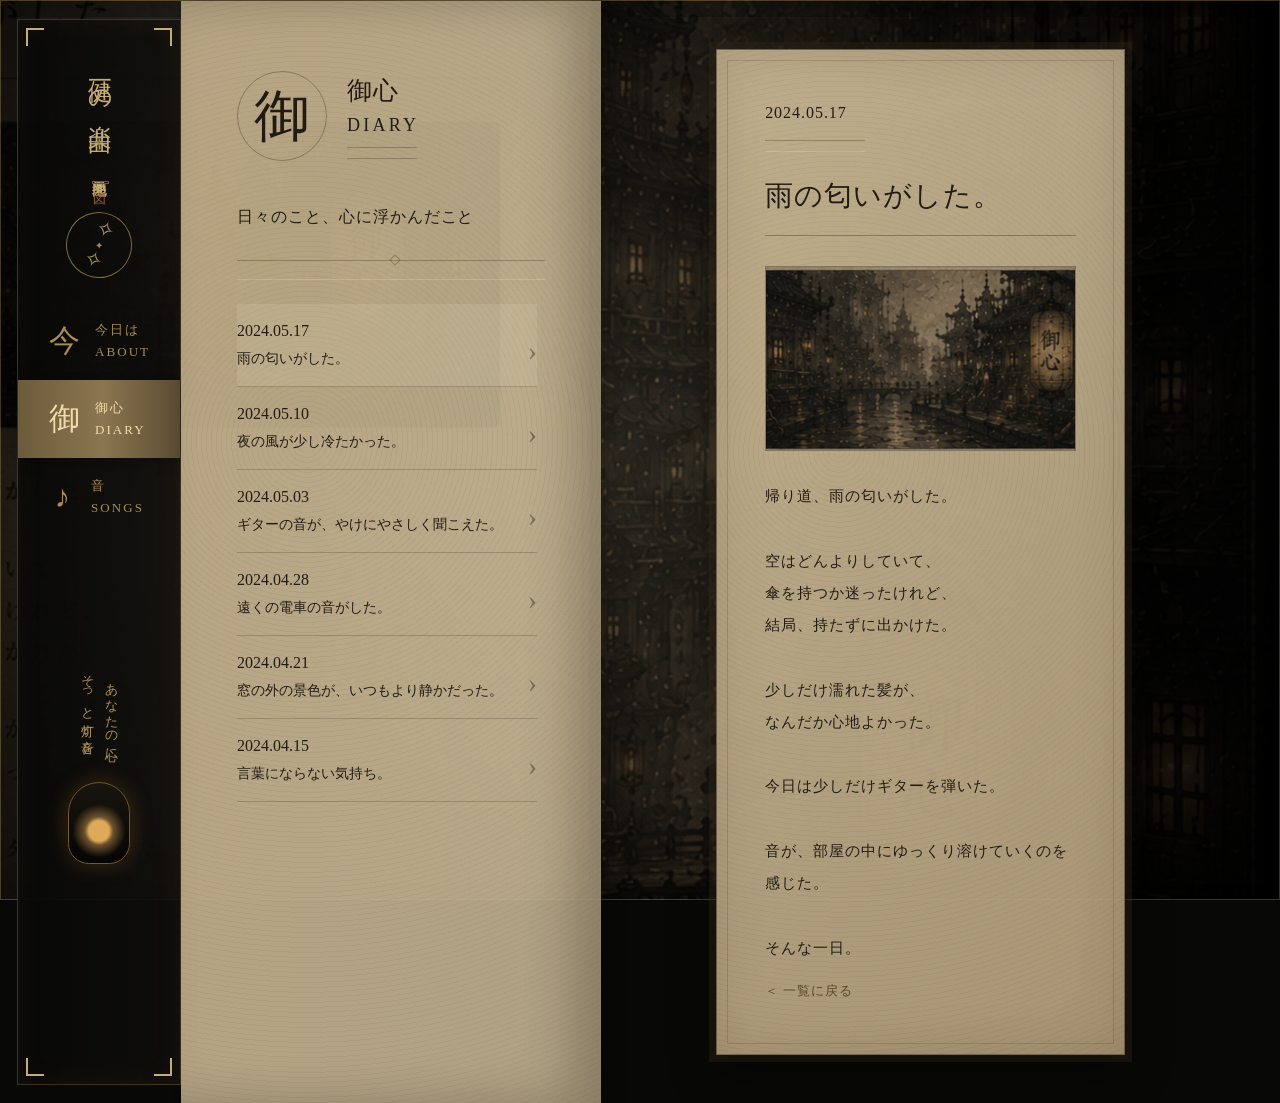
==== diary.html @ 8594100e "Add files via upload" ====
<!doctype html>
<html lang="ja">
<head>
  <meta charset="utf-8">
  <meta name="viewport" content="width=device-width, initial-scale=1">
  <title>健一の楽曲 | 御心</title>
  <link rel="stylesheet" href="style.css">
</head>
<body>
  <div class="site-frame">
    <aside class="sidebar">
      <div class="orn orn-tl"></div><div class="orn orn-tr"></div><div class="orn orn-bl"></div><div class="orn orn-br"></div>
      <h1 class="brand">健一の楽曲</h1>
      <div class="plus">＋</div>
      <div class="map-name">奥界地図 <span>図</span></div>
      <div class="compass">✧<span>✦</span>✧</div>
      <nav class="nav">
        <a href="#about"><b>今</b><em>今日は<br>ABOUT</em></a>
        <a class="active" href="#diary"><b>御</b><em>御心<br>DIARY</em></a>
        <a href="#songs"><b>♪</b><em>音<br>SONGS</em></a>
      </nav>
      <p class="side-poem">あなたの心に<br>そっと灯す音を。</p>
      <div class="lantern"></div>
    </aside>

    <main class="main">
      <section class="list-panel">
        <header class="page-head">
          <div class="seal">御</div>
          <div>
            <p class="jp-title">御心</p>
            <p class="en-title">DIARY</p>
            <i class="mini-line"></i>
          </div>
        </header>
        <p class="lead">日々のこと、心に浮かんだこと</p>
        <div class="long-line"><span></span></div>
        <div id="diaryList" class="diary-list"></div>
      </section>

      <section class="detail-wrap">
        <article id="diaryDetail" class="paper detail-card"></article>
      </section>
    </main>
  </div>

  <script src="script.js"></script>
</body>
</html>
---- style.css ----
@charset "utf-8";
:root{
  --ink:#211b14; --gold:#b99a5a; --paper:#b7a484; --paper2:#c8b895; --line:rgba(40,31,20,.28);
}
*{box-sizing:border-box} html,body{height:100%;} body{margin:0;color:var(--ink);font-family:"Yu Mincho","Hiragino Mincho ProN","Times New Roman",serif;background:#080807;letter-spacing:.06em;overflow:hidden;}
body:before{content:"";position:fixed;inset:0;background:url("assets/right-background.jpg") center/cover no-repeat;filter:sepia(.25) contrast(.95) brightness(.72);z-index:-3}body:after{content:"";position:fixed;inset:0;background:radial-gradient(circle at 48% 50%,rgba(221,201,158,.1),rgba(0,0,0,.55) 64%,rgba(0,0,0,.86)),linear-gradient(90deg,rgba(0,0,0,.15),rgba(0,0,0,.05) 52%,rgba(0,0,0,.32));z-index:-2}
.site-frame{height:100vh;width:100vw;display:grid;grid-template-columns:180px minmax(850px,1fr);border:1px solid rgba(184,150,84,.35);box-shadow:inset 0 0 0 16px rgba(0,0,0,.18);}
.sidebar{position:relative;margin:18px 0 18px 16px;border:1px solid rgba(185,154,90,.28);background:linear-gradient(90deg,rgba(8,8,7,.95),rgba(16,15,13,.88));color:#c7ad75;text-align:center;padding:42px 0 24px;box-shadow:inset 0 0 28px rgba(187,145,70,.07)}
.orn{position:absolute;width:18px;height:18px;border-color:#8d713b}.orn-tl{left:8px;top:8px;border-left:2px solid;border-top:2px solid}.orn-tr{right:8px;top:8px;border-right:2px solid;border-top:2px solid}.orn-bl{left:8px;bottom:8px;border-left:2px solid;border-bottom:2px solid}.orn-br{right:8px;bottom:8px;border-right:2px solid;border-bottom:2px solid}
.brand{writing-mode:vertical-rl;margin:0 auto;font-size:24px;font-weight:400;line-height:1.8;letter-spacing:.23em}.plus{margin:15px 0;color:#866b37}.map-name{writing-mode:vertical-rl;margin:0 auto 28px;font-size:15px;line-height:1.8}.map-name span{border:1px solid #7c5328;color:#9d5e38;font-size:13px;margin-top:5px}.compass{width:66px;height:66px;margin:0 auto 24px;border:1px solid #7f6a3d;border-radius:50%;display:grid;place-items:center;font-size:22px;color:#a98d55;transform:rotate(22deg)}.compass span{position:absolute;transform:rotate(-22deg);font-size:10px}
.nav{margin-top:8px}.nav a{height:78px;display:flex;align-items:center;gap:14px;padding-left:31px;color:#a98d55;text-decoration:none;border-top:1px solid transparent;border-bottom:1px solid transparent}.nav a.active{background:linear-gradient(90deg,#6c5b3b,#8a7650 52%,#5b4b32);color:#f1dca9;box-shadow:0 0 16px rgba(0,0,0,.35)}.nav b{font-size:31px;font-weight:400;min-width:28px}.nav em{font-style:normal;text-align:left;font-size:13px;line-height:1.7;letter-spacing:.16em}.side-poem{writing-mode:vertical-rl;margin:130px auto 20px;font-size:13px;line-height:1.9;color:#ad925b}.lantern{width:62px;height:82px;margin:0 auto;background:radial-gradient(circle at 50% 60%,#dfa95a 0 18%,rgba(223,169,90,.45) 25%,transparent 47%),linear-gradient(#19150f,#050504);border:1px solid #71562e;border-radius:33px 33px 22px 22px;box-shadow:0 0 22px rgba(221,151,61,.22)}
.main{display:grid;grid-template-columns:420px 1fr;height:100%;min-width:0}.list-panel{position:relative;height:100%;padding:70px 56px 40px;background:linear-gradient(90deg,rgba(192,174,140,.94),rgba(199,183,149,.88));box-shadow:inset -30px 0 45px rgba(31,23,16,.25),8px 0 18px rgba(0,0,0,.22);overflow:hidden}.list-panel:before,.paper:before{content:"";position:absolute;inset:0;background:radial-gradient(circle at 20% 20%,rgba(255,247,220,.22),transparent 34%),repeating-radial-gradient(circle at 30% 40%,rgba(80,62,39,.05) 0 1px,transparent 1px 5px);mix-blend-mode:multiply;pointer-events:none}.page-head{display:flex;align-items:center;gap:20px}.seal{width:90px;height:90px;border:1px solid rgba(44,35,24,.34);border-radius:50%;display:grid;place-items:center;font-size:56px;line-height:1}.jp-title{font-size:25px;margin:0 0 8px}.en-title{font-size:18px;margin:0;letter-spacing:.18em}.mini-line{display:block;width:70px;height:12px;margin-top:11px;border-top:1px solid var(--line);border-bottom:1px solid var(--line)}.lead{margin:46px 0 32px;font-size:16px}.long-line{height:20px;border-top:1px solid var(--line);border-bottom:1px solid rgba(255,255,255,.18);position:relative}.long-line span{position:absolute;left:50%;top:-5px;width:8px;height:8px;border:1px solid var(--line);transform:rotate(45deg)}.diary-list{margin-top:24px;height:calc(100vh - 300px);overflow:auto;padding-right:8px}.diary-list::-webkit-scrollbar{width:4px}.diary-list::-webkit-scrollbar-thumb{background:rgba(48,38,24,.28)}.diary-item{position:relative;width:100%;padding:18px 28px 18px 0;text-align:left;background:transparent;border:0;border-bottom:1px solid rgba(54,42,27,.23);font:inherit;color:var(--ink);cursor:pointer}.diary-item:before{content:"✧";position:absolute;left:-28px;top:24px;color:rgba(68,51,31,.45);font-size:12px}.diary-item:after{content:"›";position:absolute;right:0;top:31px;font-size:28px;color:rgba(40,31,20,.43)}.diary-item time{display:block;font-size:16px;margin-bottom:10px}.diary-item span{display:block;font-size:14px;white-space:nowrap;overflow:hidden;text-overflow:ellipsis}.diary-item.active{background:rgba(255,248,220,.10)}
.detail-wrap{position:relative;display:flex;align-items:center;justify-content:center;padding:48px 8vw 48px 5vw}.paper{position:relative;width:min(520px,80%);min-height:705px;padding:54px 48px;background:linear-gradient(135deg,rgba(200,184,151,.94),rgba(181,161,125,.92));border:1px solid rgba(44,33,21,.5);box-shadow:0 0 0 7px rgba(56,43,27,.33),0 20px 42px rgba(0,0,0,.45),inset 0 0 50px rgba(70,50,31,.18)}.paper:after{content:"";position:absolute;inset:10px;border:1px solid rgba(81,62,37,.22);pointer-events:none}.detail-date{font-size:16px;margin:0 0 18px}.detail-line{width:100px;height:12px;border-top:1px solid var(--line);border-bottom:1px solid rgba(255,255,255,.18);margin-bottom:25px}.detail-title{font-size:28px;font-weight:400;margin:0 0 22px;padding-bottom:20px;border-bottom:1px solid rgba(45,35,23,.35)}.detail-image{width:100%;height:185px;object-fit:cover;margin:8px 0 25px;border:1px solid rgba(35,27,18,.36);filter:sepia(.18) contrast(.94) brightness(.88)}.detail-body{font-size:15px;line-height:2.15;white-space:pre-wrap}.backlink{display:inline-block;margin-top:18px;color:#5a482e;text-decoration:none;font-size:13px}
@media(max-width:1050px){body{overflow:auto}.site-frame{height:auto;min-height:100vh;grid-template-columns:120px 1fr}.main{grid-template-columns:1fr}.detail-wrap{padding:30px}.paper{width:min(620px,100%)}.sidebar{margin-left:10px}.brand{font-size:18px}.nav a{padding-left:18px}.nav em{font-size:11px}.list-panel{min-height:560px}.diary-list{height:auto;max-height:520px}}
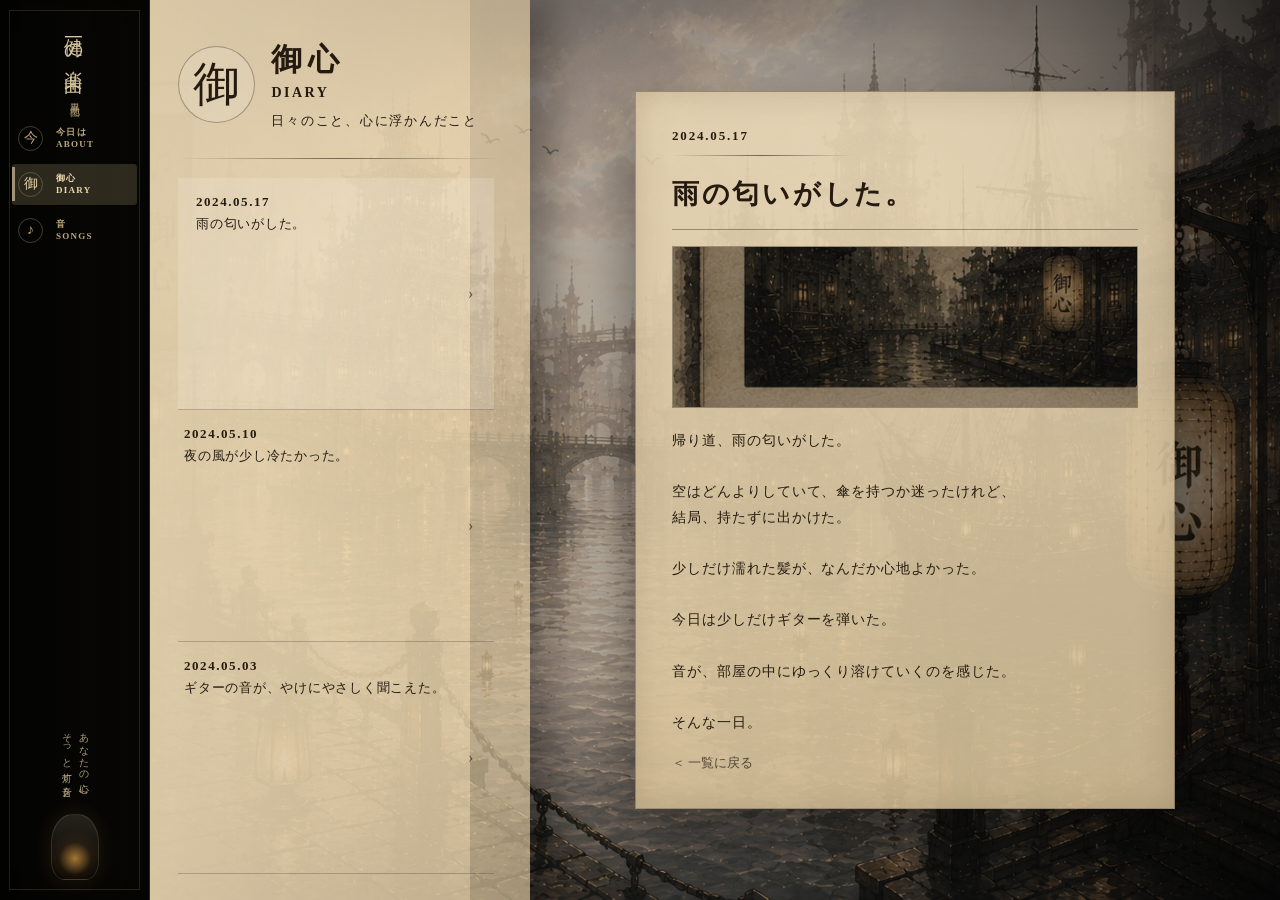
==== commit 0fa138ca: "Add files via upload" ====
--- a/diary.html
+++ b/diary.html
@@ -1,49 +1,61 @@
 <!doctype html>
 <html lang="ja">
 <head>
-  <meta charset="utf-8">
-  <meta name="viewport" content="width=device-width, initial-scale=1">
-  <title>健一の楽曲 | 御心</title>
-  <link rel="stylesheet" href="style.css">
+  <meta charset="utf-8" />
+  <meta name="viewport" content="width=device-width, initial-scale=1" />
+  <title>御心 | DIARY</title>
+  <link rel="preconnect" href="https://fonts.googleapis.com">
+  <link rel="preconnect" href="https://fonts.gstatic.com" crossorigin>
+  <link href="https://fonts.googleapis.com/css2?family=Cinzel:wght@400;600&family=Noto+Serif+JP:wght@400;600;700&display=swap" rel="stylesheet">
+  <link rel="stylesheet" href="./diary.css" />
+  <link rel="stylesheet" href="./common.css" />
 </head>
 <body>
-  <div class="site-frame">
-    <aside class="sidebar">
-      <div class="orn orn-tl"></div><div class="orn orn-tr"></div><div class="orn orn-bl"></div><div class="orn orn-br"></div>
-      <h1 class="brand">健一の楽曲</h1>
-      <div class="plus">＋</div>
-      <div class="map-name">奥界地図 <span>図</span></div>
-      <div class="compass">✧<span>✦</span>✧</div>
-      <nav class="nav">
-        <a href="#about"><b>今</b><em>今日は<br>ABOUT</em></a>
-        <a class="active" href="#diary"><b>御</b><em>御心<br>DIARY</em></a>
-        <a href="#songs"><b>♪</b><em>音<br>SONGS</em></a>
+  <main class="diary-site">
+    <aside class="page-sidebar">
+      <a class="page-brand" href="./index.html" aria-label="トップページへ">
+        <span>健一の楽曲</span>
+        <small>＋ 異界地図</small>
+      </a>
+
+      <nav class="page-nav" aria-label="メインメニュー">
+        <a href="./about.html"><span>今</span><small>今日は<br>ABOUT</small></a>
+        <a class="active" href="./diary.html"><span>御</span><small>御心<br>DIARY</small></a>
+        <a href="./songs.html"><span>♪</span><small>音<br>SONGS</small></a>
       </nav>
-      <p class="side-poem">あなたの心に<br>そっと灯す音を。</p>
-      <div class="lantern"></div>
+
+      <p class="page-copy">あなたの心に、<br>そっと灯す音を。</p>
+      <div class="page-lantern" aria-hidden="true"></div>
     </aside>
 
-    <main class="main">
-      <section class="list-panel">
-        <header class="page-head">
-          <div class="seal">御</div>
-          <div>
-            <p class="jp-title">御心</p>
-            <p class="en-title">DIARY</p>
-            <i class="mini-line"></i>
-          </div>
-        </header>
-        <p class="lead">日々のこと、心に浮かんだこと</p>
-        <div class="long-line"><span></span></div>
-        <div id="diaryList" class="diary-list"></div>
-      </section>
+    <section class="diary-index">
+      <header class="diary-title">
+        <div class="seal">御</div>
+        <div>
+          <h1>御心</h1>
+          <p class="en">DIARY</p>
+          <p class="lead">日々のこと、心に浮かんだこと</p>
+        </div>
+      </header>
 
-      <section class="detail-wrap">
-        <article id="diaryDetail" class="paper detail-card"></article>
-      </section>
-    </main>
-  </div>
+      <div class="divider"></div>
+      <div id="entryList" class="entry-list" aria-label="日記一覧"></div>
+    </section>
 
-  <script src="script.js"></script>
+    <section class="diary-article" aria-live="polite">
+      <article class="paper-card" id="article">
+        <p class="article-date" id="articleDate"></p>
+        <div class="mini-divider"></div>
+        <h2 id="articleTitle">読み込み中...</h2>
+        <div class="article-image-wrap" id="articleImageWrap" hidden>
+          <img id="articleImage" alt="" />
+        </div>
+        <div class="article-body" id="articleBody"></div>
+        <a class="back-link" href="#list">＜ 一覧に戻る</a>
+      </article>
+    </section>
+  </main>
+
+  <script src="./diary.js"></script>
 </body>
 </html>
--- a/diary.css
+++ b/diary.css
@@ -0,0 +1,304 @@
+:root {
+  --ink: #241a10;
+  --dark: #070706;
+  --gold: #bca77d;
+  --gold-soft: #d8c79d;
+  --paper: rgba(218, 198, 160, .84);
+  --paper-strong: rgba(232, 214, 180, .9);
+  --line: rgba(73, 52, 32, .28);
+}
+
+* { box-sizing: border-box; }
+html { scroll-behavior: smooth; }
+body {
+  margin: 0;
+  min-height: 100vh;
+  color: var(--ink);
+  background: #090806;
+  font-family: "Noto Serif JP", serif;
+  overflow-x: hidden;
+}
+
+.diary-site {
+  min-height: 100vh;
+  display: grid;
+  grid-template-columns: 170px minmax(330px, 430px) 1fr;
+  background-image:
+    linear-gradient(90deg, rgba(0,0,0,.92) 0 170px, rgba(235,216,180,.58) 170px 520px, rgba(0,0,0,.28) 520px),
+    radial-gradient(circle at 55% 50%, rgba(232,214,180,.18), transparent 38%),
+    url("./assets/diary-bg.png");
+  background-size: auto, auto, cover;
+  background-position: center;
+}
+
+.diary-site::after {
+  content: "";
+  position: fixed;
+  inset: 0;
+  pointer-events: none;
+  background:
+    radial-gradient(circle, transparent 48%, rgba(0,0,0,.75) 100%),
+    linear-gradient(rgba(255,255,255,.025) 1px, transparent 1px),
+    linear-gradient(90deg, rgba(255,255,255,.018) 1px, transparent 1px);
+  background-size: auto, 5px 5px, 5px 5px;
+  mix-blend-mode: multiply;
+}
+
+.diary-sidebar {
+  position: relative;
+  z-index: 2;
+  min-height: 100vh;
+  padding: 28px 16px;
+  color: var(--gold-soft);
+  border-right: 1px solid rgba(188,167,125,.22);
+  background: linear-gradient(90deg, rgba(3,3,2,.96), rgba(13,12,9,.86));
+  display: flex;
+  flex-direction: column;
+  align-items: center;
+}
+.vertical-brand {
+  writing-mode: vertical-rl;
+  text-orientation: upright;
+  color: var(--gold-soft);
+  text-decoration: none;
+  letter-spacing: .2em;
+  font-size: 23px;
+  line-height: 1.7;
+  margin-bottom: 40px;
+}
+.diary-nav { width: 100%; display: grid; gap: 10px; }
+.diary-nav a {
+  text-decoration: none;
+  color: var(--gold);
+  display: grid;
+  grid-template-columns: 42px 1fr;
+  align-items: center;
+  gap: 10px;
+  padding: 13px 10px;
+  border-radius: 4px;
+  transition: background .25s ease, color .25s ease;
+}
+.diary-nav a.active,
+.diary-nav a:hover { background: rgba(188,167,125,.22); color: #ead8ad; }
+.diary-nav span {
+  width: 34px;
+  height: 34px;
+  display: grid;
+  place-items: center;
+  border: 1px solid rgba(188,167,125,.34);
+  border-radius: 50%;
+  font-size: 18px;
+}
+.diary-nav small {
+  font: 600 11px/1.5 "Cinzel", "Noto Serif JP", serif;
+  letter-spacing: .14em;
+}
+.side-copy {
+  margin-top: auto;
+  writing-mode: vertical-rl;
+  letter-spacing: .2em;
+  line-height: 1.9;
+  color: rgba(216,199,157,.78);
+  font-size: 13px;
+}
+
+.diary-index {
+  position: relative;
+  z-index: 1;
+  min-height: 100vh;
+  padding: 58px 38px 42px;
+  background:
+    linear-gradient(90deg, rgba(229,210,174,.9), rgba(222,200,160,.66)),
+    radial-gradient(circle at 30% 15%, rgba(255,255,255,.25), transparent 30%);
+  box-shadow: 22px 0 36px rgba(0,0,0,.34);
+}
+.diary-title { display: flex; align-items: center; gap: 22px; }
+.seal {
+  width: 94px;
+  aspect-ratio: 1;
+  border-radius: 50%;
+  border: 1px solid rgba(36,26,16,.34);
+  display: grid;
+  place-items: center;
+  font-size: 52px;
+  background: rgba(255,255,255,.13);
+}
+h1 { margin: 0; font-size: 34px; letter-spacing: .18em; }
+.en { margin: 4px 0 22px; font: 600 17px "Cinzel", serif; letter-spacing: .18em; }
+.lead { margin: 0; letter-spacing: .18em; font-size: 14px; }
+.divider,
+.mini-divider {
+  height: 1px;
+  background: linear-gradient(90deg, transparent, rgba(36,26,16,.58), transparent);
+}
+.divider { margin: 36px 0 28px; }
+.mini-divider { margin: 14px 0 28px; max-width: 180px; }
+.entry-list { display: grid; gap: 0; }
+.entry-button {
+  width: 100%;
+  border: 0;
+  border-bottom: 1px solid var(--line);
+  background: transparent;
+  color: var(--ink);
+  font: inherit;
+  text-align: left;
+  padding: 20px 8px;
+  cursor: pointer;
+  display: grid;
+  grid-template-columns: 1fr 20px;
+  gap: 10px;
+  transition: background .25s ease, padding-left .25s ease;
+}
+.entry-button:hover,
+.entry-button.active { background: rgba(255,255,255,.15); padding-left: 18px; }
+.entry-date { display: block; font: 600 15px "Cinzel", serif; letter-spacing: .12em; margin-bottom: 8px; }
+.entry-title { display: block; line-height: 1.7; letter-spacing: .06em; }
+.entry-arrow { align-self: center; opacity: .65; }
+
+.diary-article {
+  position: relative;
+  z-index: 1;
+  min-height: 100vh;
+  display: grid;
+  place-items: center;
+  padding: 44px clamp(26px, 5vw, 80px);
+}
+.paper-card {
+  width: min(620px, 100%);
+  min-height: 620px;
+  padding: clamp(30px, 4vw, 54px);
+  color: var(--ink);
+  background:
+    linear-gradient(rgba(232,214,180,.87), rgba(220,198,157,.87)),
+    radial-gradient(circle at 50% 20%, rgba(255,255,255,.22), transparent 38%);
+  border: 1px solid rgba(58,42,26,.38);
+  box-shadow: 0 24px 60px rgba(0,0,0,.5), inset 0 0 34px rgba(76,55,34,.18);
+}
+.article-date { margin: 0; font: 600 15px "Cinzel", serif; letter-spacing: .14em; }
+.paper-card h2 {
+  margin: 0 0 22px;
+  font-size: clamp(25px, 3vw, 34px);
+  font-weight: 600;
+  letter-spacing: .1em;
+  line-height: 1.5;
+  border-bottom: 1px solid rgba(36,26,16,.38);
+  padding-bottom: 18px;
+}
+.article-image-wrap { margin: 24px 0; }
+.article-image-wrap img {
+  width: 100%;
+  max-height: 240px;
+  object-fit: cover;
+  border: 1px solid rgba(36,26,16,.35);
+  filter: sepia(.2) contrast(.95) brightness(.82);
+}
+.article-body { line-height: 2.25; letter-spacing: .08em; font-size: 15px; white-space: pre-wrap; }
+.back-link { display: inline-block; margin-top: 30px; color: rgba(36,26,16,.72); text-decoration: none; }
+.back-link:hover { text-decoration: underline; }
+
+@media (max-width: 980px) {
+  .diary-site { grid-template-columns: 1fr; }
+  .diary-sidebar {
+    min-height: auto;
+    padding: 12px 16px;
+    flex-direction: row;
+    justify-content: space-between;
+  }
+  .vertical-brand { writing-mode: horizontal-tb; margin: 0; font-size: 20px; }
+  .diary-nav { width: auto; grid-auto-flow: column; }
+  .diary-nav a { grid-template-columns: 30px; padding: 8px; }
+  .diary-nav small, .side-copy { display: none; }
+  .diary-index { min-height: auto; padding: 34px 24px; }
+  .diary-article { min-height: auto; padding: 28px 18px 44px; }
+}
+
+@media (max-width: 560px) {
+  .diary-title { align-items: flex-start; gap: 14px; }
+  .seal { width: 70px; font-size: 38px; }
+  h1 { font-size: 28px; }
+  .lead { font-size: 12px; }
+  .paper-card { min-height: auto; }
+}
+
+/* ===== Desktop compact: fit one screen ===== */
+@media (min-width: 981px) {
+  body { overflow: hidden; }
+
+  .diary-site {
+    grid-template-columns: 150px minmax(310px, 380px) 1fr;
+    background-image:
+      linear-gradient(90deg, rgba(0,0,0,.92) 0 150px, rgba(235,216,180,.58) 150px 470px, rgba(0,0,0,.28) 470px),
+      radial-gradient(circle at 55% 50%, rgba(232,214,180,.18), transparent 38%),
+      url("./assets/diary-bg.png");
+  }
+
+  .diary-index {
+    height: 100vh;
+    min-height: 0;
+    padding: clamp(28px, 4.4vh, 44px) 28px 26px;
+    overflow: hidden;
+    display: flex;
+    flex-direction: column;
+  }
+
+  .diary-title { gap: 16px; }
+  .seal { width: clamp(70px, 8.6vh, 86px); font-size: clamp(39px, 5.2vh, 48px); }
+  h1 { font-size: clamp(27px, 3.4vh, 32px); }
+  .en { font-size: 14px; margin-bottom: 12px; }
+  .lead { font-size: 12.5px; letter-spacing: .14em; }
+  .divider { margin: clamp(20px, 3.3vh, 28px) 0 clamp(14px, 2.2vh, 22px); }
+
+  .entry-list {
+    flex: 1;
+    min-height: 0;
+    overflow-y: auto;
+    overscroll-behavior: contain;
+    padding-right: 8px;
+    scrollbar-width: thin;
+    scrollbar-color: rgba(36,26,16,.42) rgba(255,255,255,.12);
+  }
+
+  .entry-list::-webkit-scrollbar { width: 8px; }
+  .entry-list::-webkit-scrollbar-track { background: rgba(255,255,255,.12); }
+  .entry-list::-webkit-scrollbar-thumb {
+    background: rgba(36,26,16,.42);
+    border-radius: 999px;
+  }
+
+  .entry-button {
+    padding: clamp(11px, 1.85vh, 16px) 6px;
+  }
+  .entry-date { font-size: 13px; margin-bottom: 5px; }
+  .entry-title { font-size: 12.5px; line-height: 1.45; }
+
+  .diary-article {
+    height: 100vh;
+    min-height: 0;
+    padding: clamp(24px, 4vh, 40px) clamp(24px, 4.2vw, 62px);
+    overflow: hidden;
+  }
+
+  .paper-card {
+    width: min(540px, 100%);
+    min-height: 0;
+    max-height: calc(100vh - 54px);
+    padding: clamp(25px, 4vh, 42px);
+    overflow: hidden;
+  }
+
+  .article-date { font-size: 13px; }
+  .mini-divider { margin: 11px 0 18px; }
+  .paper-card h2 {
+    font-size: clamp(22px, 3vh, 28px);
+    margin-bottom: 16px;
+    padding-bottom: 14px;
+  }
+  .article-image-wrap { margin: 16px 0; }
+  .article-image-wrap img { max-height: clamp(130px, 18vh, 190px); }
+  .article-body {
+    font-size: 13.5px;
+    line-height: 1.9;
+    letter-spacing: .07em;
+  }
+  .back-link { margin-top: 18px; font-size: 13px; }
+}
--- a/common.css
+++ b/common.css
@@ -0,0 +1,275 @@
+:root {
+  --sidebar-width: 170px;
+  --gold: #bca77d;
+  --gold-soft: #d8c79d;
+}
+
+.page-sidebar {
+  position: relative;
+  z-index: 10;
+  min-height: 100vh;
+  padding: 24px 14px 22px;
+  color: var(--gold-soft);
+  border-right: 1px solid rgba(188,167,125,.22);
+  background:
+    linear-gradient(90deg, rgba(3,3,2,.98), rgba(9,8,6,.93));
+  box-shadow: inset -20px 0 28px rgba(0,0,0,.34);
+  display: flex;
+  flex-direction: column;
+  align-items: center;
+}
+.page-sidebar::before {
+  content: "";
+  position: absolute;
+  inset: 14px 12px;
+  border: 1px solid rgba(188,167,125,.18);
+  pointer-events: none;
+}
+.page-brand {
+  position: relative;
+  z-index: 1;
+  display: grid;
+  justify-items: center;
+  gap: 10px;
+  margin: 18px 0 24px;
+  color: var(--gold-soft);
+  text-decoration: none;
+}
+.page-brand span {
+  writing-mode: vertical-rl;
+  text-orientation: upright;
+  letter-spacing: .22em;
+  font-size: 22px;
+  line-height: 1.65;
+}
+.page-brand small {
+  writing-mode: vertical-rl;
+  text-orientation: upright;
+  font-size: 12px;
+  letter-spacing: .22em;
+  color: rgba(188,167,125,.72);
+}
+.page-compass {
+  position: relative;
+  width: 70px;
+  height: 70px;
+  margin: 0 0 26px;
+  border: 1px solid rgba(188,167,125,.34);
+  border-radius: 50%;
+  opacity: .76;
+}
+.page-compass::before,
+.page-compass::after {
+  content: "";
+  position: absolute;
+  inset: 10px;
+  border: 1px solid rgba(188,167,125,.18);
+  border-radius: 50%;
+}
+.page-compass span {
+  position: absolute;
+  left: 50%;
+  top: 9px;
+  width: 1px;
+  height: 52px;
+  background: var(--gold);
+  transform: translateX(-50%) rotate(20deg);
+}
+.page-nav,
+.page-subnav {
+  position: relative;
+  z-index: 1;
+  width: 100%;
+  display: grid;
+}
+.page-nav { gap: 8px; }
+.page-nav a,
+.page-subnav a {
+  text-decoration: none;
+  color: var(--gold);
+  display: grid;
+  grid-template-columns: 36px 1fr;
+  align-items: center;
+  gap: 10px;
+  padding: 12px 8px;
+  border-radius: 3px;
+  transition: background .25s ease, color .25s ease, transform .25s ease;
+}
+.page-nav a.active,
+.page-nav a:hover,
+.page-subnav a:hover {
+  background: rgba(188,167,125,.22);
+  color: #ead8ad;
+}
+.page-nav a.active::before {
+  content: "";
+  position: absolute;
+  left: 0;
+  width: 3px;
+  height: 42px;
+  background: rgba(234,216,173,.62);
+}
+.page-nav span,
+.page-subnav span {
+  width: 30px;
+  height: 30px;
+  display: grid;
+  place-items: center;
+  border: 1px solid rgba(188,167,125,.34);
+  border-radius: 50%;
+  font-size: 17px;
+}
+.page-subnav span { font-size: 13px; }
+.page-nav small,
+.page-subnav small {
+  font: 600 11px/1.45 "Cinzel", "Noto Serif JP", serif;
+  letter-spacing: .14em;
+}
+.page-subnav {
+  margin-top: 28px;
+  padding-top: 22px;
+  border-top: 1px solid rgba(188,167,125,.14);
+  gap: 7px;
+}
+.page-copy {
+  position: relative;
+  z-index: 1;
+  margin: auto 0 18px;
+  writing-mode: vertical-rl;
+  text-orientation: upright;
+  color: rgba(216,199,157,.78);
+  font-size: 12px;
+  letter-spacing: .18em;
+  line-height: 1.8;
+}
+.page-lantern {
+  position: relative;
+  z-index: 1;
+  width: 62px;
+  height: 86px;
+  margin-bottom: 14px;
+  border: 1px solid rgba(188,167,125,.22);
+  border-radius: 44% 44% 28% 28%;
+  background:
+    radial-gradient(circle at 50% 68%, rgba(255,183,81,.72), rgba(130,79,28,.18) 33%, transparent 58%),
+    linear-gradient(rgba(216,199,157,.18), rgba(0,0,0,.12));
+  box-shadow: 0 0 22px rgba(255,183,81,.12);
+  opacity: .86;
+}
+
+@media (max-width: 900px) {
+  .about-site,
+  .diary-site,
+  .songs-site { grid-template-columns: 1fr !important; }
+  .page-sidebar {
+    min-height: auto;
+    height: auto;
+    padding: 12px 14px;
+    flex-direction: row;
+    justify-content: space-between;
+    gap: 10px;
+  }
+  .page-sidebar::before,
+  .page-compass,
+  .page-subnav,
+  .page-copy,
+  .page-lantern { display: none; }
+  .page-brand { margin: 0; display: block; }
+  .page-brand span { writing-mode: horizontal-tb; font-size: 20px; letter-spacing: .08em; }
+  .page-brand small { display: none; }
+  .page-nav { width: auto; display: flex; gap: 6px; }
+  .page-nav a { grid-template-columns: 1fr; padding: 8px 10px; text-align: center; }
+  .page-nav span { display: none; }
+  .page-nav small { font-size: 10px; line-height: 1.25; }
+  .page-nav a.active::before { display: none; }
+}
+
+/* ===== Desktop compact layout: about / diary / songs only ===== */
+@media (min-width: 981px) {
+  :root { --sidebar-width: 150px; }
+
+  .about-site,
+  .diary-site,
+  .songs-site {
+    height: 100vh;
+    min-height: 100vh;
+    overflow: hidden;
+  }
+
+  .page-sidebar {
+    min-height: 100vh;
+    padding: 16px 12px 14px;
+  }
+
+  .page-sidebar::before { inset: 10px 9px; }
+
+  .page-brand {
+    gap: 7px;
+    margin: 8px 0 16px;
+  }
+
+  .page-brand span {
+    font-size: 19px;
+    line-height: 1.45;
+    letter-spacing: .18em;
+  }
+
+  .page-brand small {
+    font-size: 10px;
+    letter-spacing: .18em;
+  }
+
+  .page-compass {
+    width: 56px;
+    height: 56px;
+    margin-bottom: 16px;
+  }
+  .page-compass::before,
+  .page-compass::after { inset: 8px; }
+  .page-compass span {
+    top: 7px;
+    height: 42px;
+  }
+
+  .page-nav { gap: 5px; }
+  .page-nav a,
+  .page-subnav a {
+    grid-template-columns: 30px 1fr;
+    gap: 8px;
+    padding: 8px 6px;
+  }
+
+  .page-nav span,
+  .page-subnav span {
+    width: 25px;
+    height: 25px;
+    font-size: 14px;
+  }
+
+  .page-nav small,
+  .page-subnav small {
+    font-size: 9px;
+    line-height: 1.35;
+  }
+
+  .page-nav a.active::before { height: 34px; }
+
+  .page-subnav {
+    margin-top: 18px;
+    padding-top: 14px;
+    gap: 4px;
+  }
+
+  .page-copy {
+    margin: auto 0 10px;
+    font-size: 10px;
+    line-height: 1.65;
+    letter-spacing: .15em;
+  }
+
+  .page-lantern {
+    width: 48px;
+    height: 66px;
+    margin-bottom: 6px;
+  }
+}
